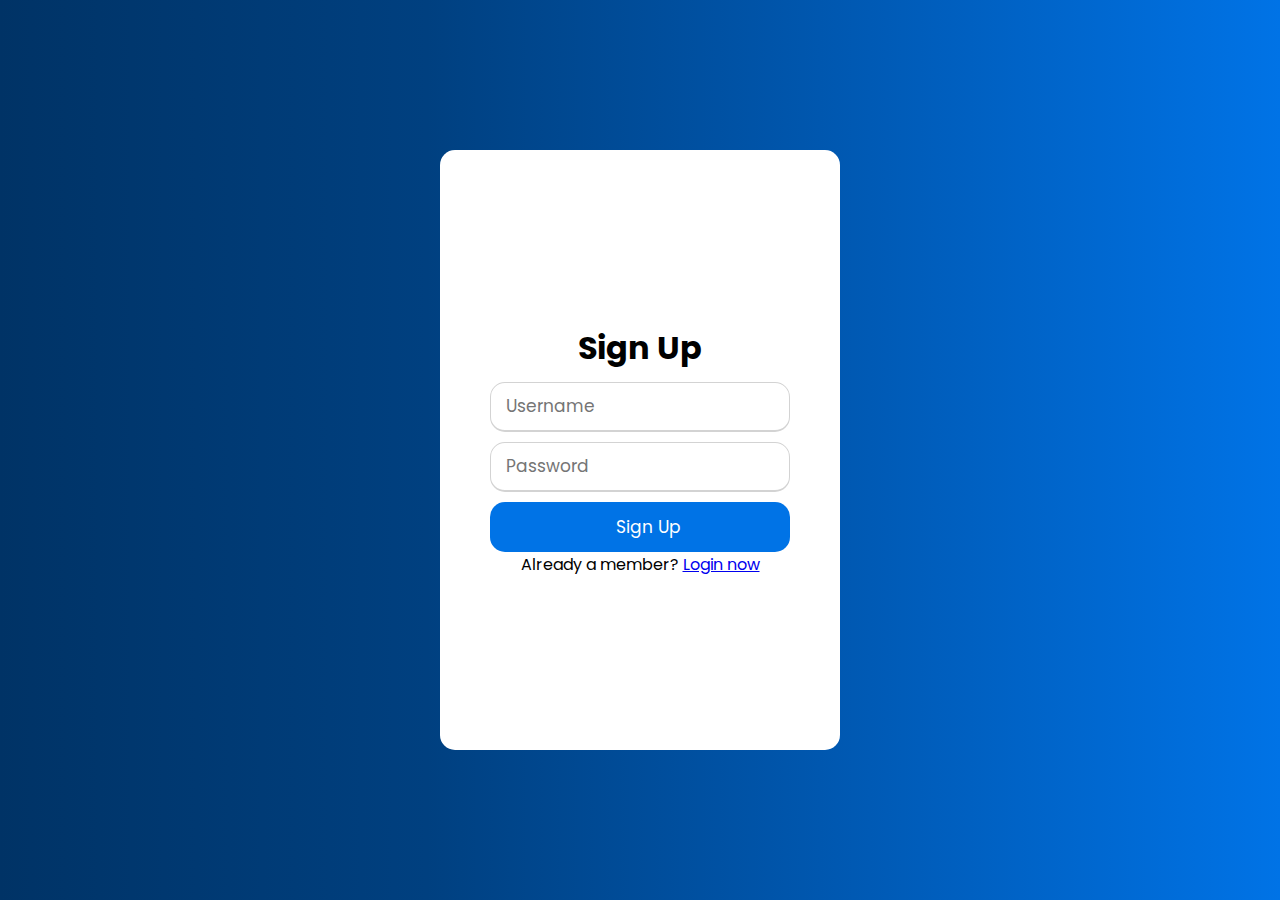
==== public/signup.html @ d91e5e73 "added initial server files" ====
<html lang="en">
<head>
  <meta charset="UTF-8">
  <meta name="viewport" content="width=device-width, initial-scale=1.0">

  <link rel="stylesheet" href="index.css">

  <title>Chatroom</title>
</head>
<body>
  <div class="container">

    <h1>Sign Up</h1>

    <form action="#">
      
      <div>
        <input type="text" placeholder="Username" required>
      </div>

      <div>
        <input type="password" placeholder="Password" required>
      </div>

      <div>
        <input type="submit" value="Sign Up">
      </div>
      <div class="signup-link">
        Already a member? 
        <a href="index.html"> Login now </a>
      </div>

    </form>
  </div>
</body>
</html>
---- public/index.css ----
@import url('https://fonts.googleapis.com/css?family=Poppins:400,500,600,700&display=swap');

* {
  margin: 0;
  padding: 0;
  box-sizing: border-box;
  font-family: 'Poppins', sans-serif;
}

body{
  display: flex;
  justify-content: center;
  align-items: center;
  background: -webkit-linear-gradient(left, #003366, #004080, #0059b3, #0073e6);
}

.container {
  display: flex;
  flex-direction: column;
  justify-content: center;
  align-items: center;
  width: 400px;
  height: 600px;
  border-radius: 15px;
  background: #fff;
  text-align: center;
}

input {
  margin-top: 10px;
  width: 300px;
  height: 50px;
  outline: none;
  padding-left: 15px;
  border-radius: 15px;
  border: 1px solid lightgrey;
  border-bottom-width: 2px;
  font-size: 17px;
  transition: all 0.3s ease;
}

input[type="submit"] {
  cursor: pointer;
  background-color: #0073e6;
  color: #fff;
  border: none;
}
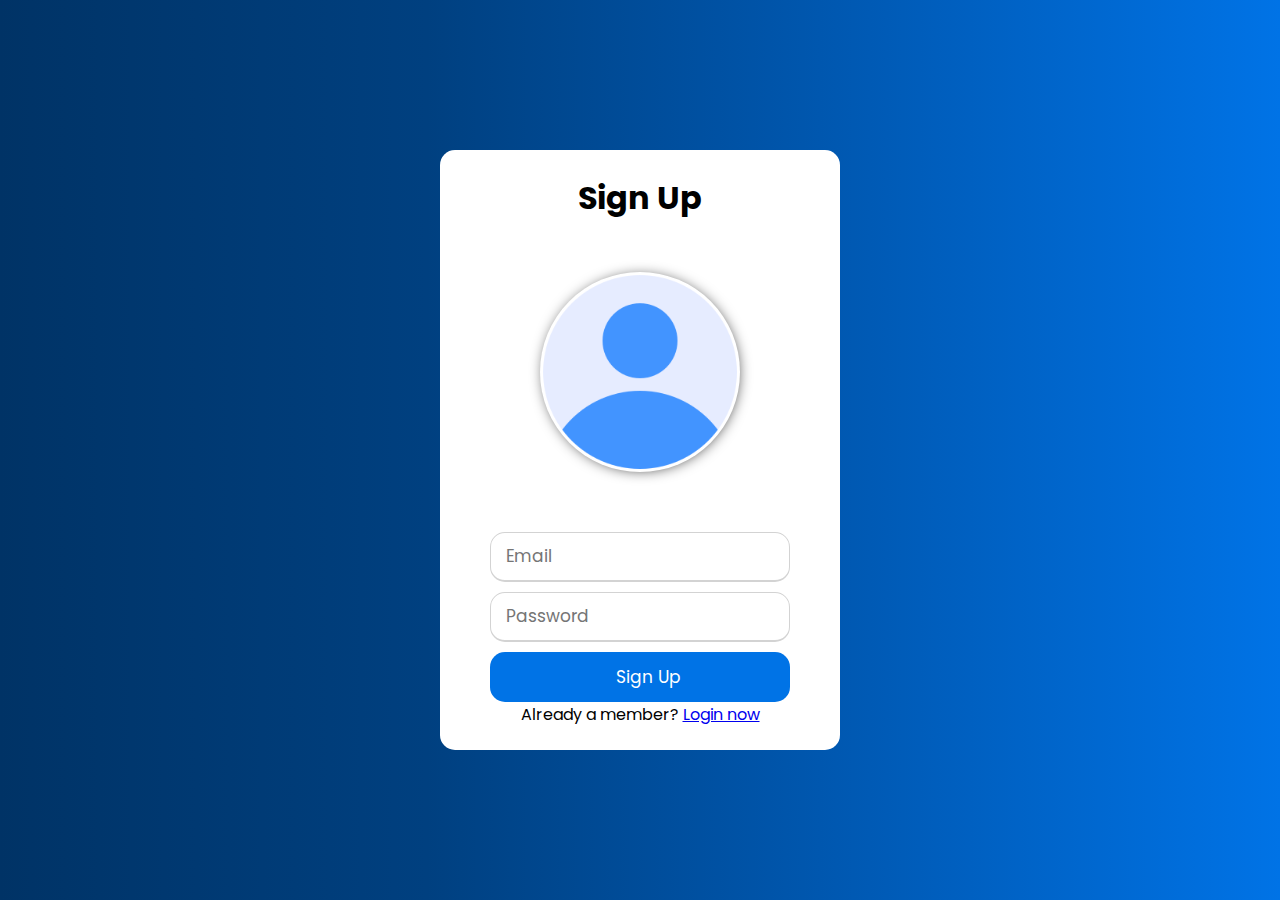
==== commit 03118040: "Added: image upload to signup form, db connection" ====
--- a/public/signup.html
+++ b/public/signup.html
@@ -11,15 +11,21 @@
   <div class="container">
 
     <h1>Sign Up</h1>
+      
+   <form action="/auth/signup" method="post" enctype="multipart/form-data">
+      <div class="avatar-wrapper">
+        <img class="profile-pic" src="./assets/images/user.png" />
+        <div class="upload-button" onclick="clickFileUpload()"></div>
+        <input name="file-upload" class="file-upload" type="file" accept="image/*" onchange="readURL(this)" style="display: none"/>
+      </div>
+      <button type="button" class="delete-button" onclick="deleteAvatar()" style="display: none;">Delete Avatar</button>
 
-    <form action="#">
-      
       <div>
-        <input type="text" placeholder="Username" required>
+        <input name="email" type="email" placeholder="Email" required>
       </div>
 
       <div>
-        <input type="password" placeholder="Password" required>
+        <input name="password" type="password" placeholder="Password" required>
       </div>
 
       <div>
@@ -32,5 +38,7 @@
 
     </form>
   </div>
+
+  <script src="./assets/scripts/uploadAvatar.js"></script>
 </body>
 </html>--- a/public/index.css
+++ b/public/index.css
@@ -7,7 +7,7 @@
   font-family: 'Poppins', sans-serif;
 }
 
-body{
+body {
   display: flex;
   justify-content: center;
   align-items: center;
@@ -44,4 +44,67 @@
   background-color: #0073e6;
   color: #fff;
   border: none;
+}
+
+.avatar-wrapper {
+  position: relative;
+  height: 200px;
+  width: 200px;
+  margin: 50px auto;
+  border-radius: 50%;
+  overflow: hidden;
+  box-shadow: 1px 1px 15px -5px black;
+  transition: all .3s ease;
+}
+
+.avatar-wrapper:hover {
+  transform: scale(1.05);
+  cursor: pointer;
+}
+
+.avatar-wrapper:hover .profile-pic {
+  opacity: .5;
+}
+
+.profile-pic {
+  height: 100%;
+  width: 100%;
+  transition: all .3s ease;
+}
+
+.profile-pic:after {
+  font-family: FontAwesome;
+  content: "\f007";
+  top: 0;
+  left: 0;
+  width: 100%;
+  height: 100%;
+  position: absolute;
+  font-size: 190px;
+  background: #ecf0f1;
+  color: #34495e;
+  text-align: center;
+}
+
+.upload-button {
+  position: absolute;
+  top: 0;
+  left: 0;
+  height: 100%;
+  width: 100%;
+}
+
+.delete-button {
+  justify-content: center;
+  align-items: center;
+  background-color: #e74c3c;
+  color: #fff;
+  border: none;
+  padding: 8px 16px;
+  border-radius: 5px;
+  cursor: pointer;
+}
+
+.delete-button:hover {
+  background-color: #c0392b;
 }